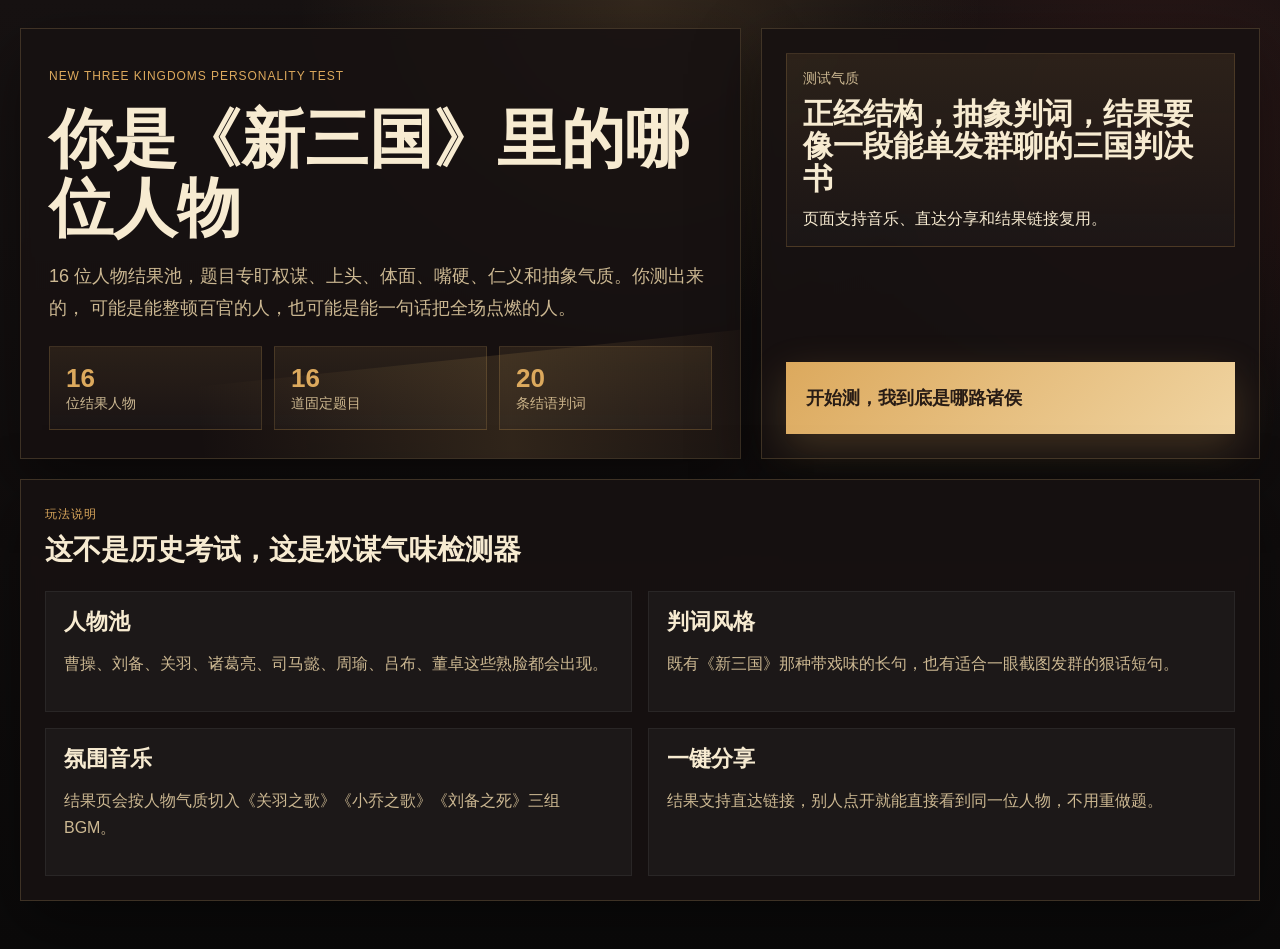
==== docs/sanguo/index.html @ 64124a44 "Add files via upload" ====
<!DOCTYPE html>
<html lang="zh-CN">
  <head>
    <meta charset="UTF-8" />
    <meta name="viewport" content="width=device-width, initial-scale=1.0" />
    <title>你是《新三国》里的哪位人物</title>
    <meta
      name="description"
      content="16位《新三国》人物，20条结语，一页测出你更像谁。"
    />
    <link rel="stylesheet" href="./styles.css" />
  </head>
  <body>
    <div class="page-shell">
      <header class="hero-banner">
        <div class="hero-copy">
          <p class="eyebrow">New Three Kingdoms Personality Test</p>
          <h1>你是《新三国》里的哪位人物</h1>
          <p class="lede">
            16 位人物结果池，题目专盯权谋、上头、体面、嘴硬、仁义和抽象气质。你测出来的，
            可能是能整顿百官的人，也可能是能一句话把全场点燃的人。
          </p>
          <div class="stats-row">
            <div>
              <strong>16</strong>
              <span>位结果人物</span>
            </div>
            <div>
              <strong>16</strong>
              <span>道固定题目</span>
            </div>
            <div>
              <strong>20</strong>
              <span>条结语判词</span>
            </div>
          </div>
        </div>
        <div class="hero-panel">
          <div class="hero-card accent-card">
            <p>测试气质</p>
            <h2>正经结构，抽象判词，结果要像一段能单发群聊的三国判决书</h2>
            <span>页面支持音乐、直达分享和结果链接复用。</span>
          </div>
          <button id="startButton" class="start-button">开始测，我到底是哪路诸侯</button>
        </div>
      </header>

      <main class="content-grid">
        <section id="introPanel" class="panel intro-panel">
          <div class="panel-head">
            <span>玩法说明</span>
            <strong>这不是历史考试，这是权谋气味检测器</strong>
          </div>
          <div class="feature-grid">
            <article>
              <h3>人物池</h3>
              <p>曹操、刘备、关羽、诸葛亮、司马懿、周瑜、吕布、董卓这些熟脸都会出现。</p>
            </article>
            <article>
              <h3>判词风格</h3>
              <p>既有《新三国》那种带戏味的长句，也有适合一眼截图发群的狠话短句。</p>
            </article>
            <article>
              <h3>氛围音乐</h3>
              <p>结果页会按人物气质切入《关羽之歌》《小乔之歌》《刘备之死》三组 BGM。</p>
            </article>
            <article>
              <h3>一键分享</h3>
              <p>结果支持直达链接，别人点开就能直接看到同一位人物，不用重做题。</p>
            </article>
          </div>
        </section>

        <section id="quizPanel" class="panel quiz-panel hidden">
          <div class="progress-wrap">
            <div class="progress-copy">
              <span id="questionTag">第 1 题 / 共 16 题</span>
              <strong id="questionCategory">朝堂气味</strong>
            </div>
            <div class="progress-bar">
              <div id="progressFill"></div>
            </div>
          </div>
          <h2 id="questionTitle" class="question-title"></h2>
          <div id="optionsContainer" class="options-grid"></div>
        </section>

        <section id="resultPanel" class="panel result-panel hidden">
          <div class="result-topline">
            <span id="resultMood">结果人物</span>
            <button id="restartButton" class="ghost-button">再测一次</button>
          </div>
          <div class="result-layout">
            <div class="result-portrait">
              <img id="heroImage" alt="测试结果人物头像" />
            </div>
            <div class="result-copy">
              <p id="heroFaction" class="faction-line"></p>
              <h2 id="heroName"></h2>
              <p id="heroTitle" class="result-title"></p>
              <p id="heroSummary" class="result-summary"></p>
              <div id="heroTags" class="tag-row"></div>
              <div class="result-notes">
                <article>
                  <span>你的处事风格</span>
                  <p id="heroBattleStyle"></p>
                </article>
                <article>
                  <span>旁人对你的看法</span>
                  <p id="heroFriendView"></p>
                </article>
                <article>
                  <span>你最容易在哪翻车</span>
                  <p id="heroMeltdown"></p>
                </article>
              </div>
              <div class="music-box">
                <div>
                  <span>本局 BGM</span>
                  <strong id="musicLabel"></strong>
                </div>
                <div class="music-actions">
                  <button id="musicToggle" class="ghost-button">播放音乐</button>
                </div>
              </div>
              <div class="share-box">
                <div>
                  <span>一键分享</span>
                  <strong id="shareTitle">把这份判词甩给同好</strong>
                  <p id="shareHint" class="share-hint">链接会直达当前人物结果页。</p>
                </div>
                <div class="share-actions">
                  <button id="nativeShareButton" class="ghost-button">系统分享</button>
                  <button id="copyShareButton" class="ghost-button">复制链接</button>
                </div>
              </div>
              <blockquote id="heroQuote" class="quote-box"></blockquote>
            </div>
          </div>
        </section>
      </main>
    </div>

    <audio id="resultAudio" preload="auto"></audio>
    <script src="./data.js"></script>
    <script src="./app.js"></script>
  </body>
  </html>
---- docs/sanguo/styles.css ----
:root {
  --bg: #131111;
  --bg-soft: #221818;
  --panel: rgba(23, 18, 18, 0.88);
  --line: rgba(223, 186, 122, 0.2);
  --text: #f7ebd1;
  --muted: #ccb892;
  --gold: #dca95d;
  --red: #9b342f;
  --jade: #50695b;
  --shadow: 0 24px 64px rgba(0, 0, 0, 0.42);
  --serif: "STKaiti", "KaiTi", "Georgia", serif;
  --sans: "Trebuchet MS", "Segoe UI", "Microsoft YaHei", sans-serif;
}

* {
  box-sizing: border-box;
}

body {
  margin: 0;
  min-height: 100vh;
  color: var(--text);
  font-family: var(--sans);
  background:
    radial-gradient(circle at top, rgba(220, 169, 93, 0.15), transparent 30%),
    radial-gradient(circle at 90% 15%, rgba(155, 52, 47, 0.18), transparent 22%),
    linear-gradient(180deg, #171212 0%, #100d0d 58%, #0b0a0a 100%);
}

img {
  display: block;
  max-width: 100%;
}

button {
  border: 0;
  font: inherit;
  cursor: pointer;
}

.hidden {
  display: none !important;
}

.page-shell {
  width: min(1240px, calc(100vw - 32px));
  margin: 0 auto;
  padding: 28px 0 48px;
}

.hero-banner {
  display: grid;
  grid-template-columns: 1.3fr 0.9fr;
  gap: 20px;
}

.hero-copy,
.hero-panel,
.panel {
  border: 1px solid var(--line);
  background: var(--panel);
  box-shadow: var(--shadow);
  backdrop-filter: blur(6px);
}

.hero-copy {
  padding: 28px;
  position: relative;
  overflow: hidden;
}

.hero-copy::after {
  content: "";
  position: absolute;
  inset: auto -12% -20% 25%;
  height: 190px;
  background: linear-gradient(90deg, rgba(220, 169, 93, 0), rgba(220, 169, 93, 0.14), rgba(220, 169, 93, 0));
  transform: rotate(-6deg);
}

.eyebrow,
.panel-head span,
.result-topline span,
.result-notes span,
.music-box span,
.share-box span {
  display: inline-block;
  color: var(--gold);
  letter-spacing: 0.08em;
  text-transform: uppercase;
  font-size: 12px;
}

h1,
h2,
h3 {
  margin: 0;
  font-family: var(--serif);
  line-height: 1.08;
}

h1 {
  margin-top: 10px;
  font-size: clamp(36px, 5vw, 66px);
}

.lede {
  margin: 18px 0 22px;
  max-width: 760px;
  color: var(--muted);
  font-size: 18px;
  line-height: 1.75;
}

.stats-row {
  display: grid;
  grid-template-columns: repeat(3, 1fr);
  gap: 12px;
}

.stats-row div,
.accent-card {
  background: linear-gradient(180deg, rgba(220, 169, 93, 0.1), rgba(255, 255, 255, 0.02));
  border: 1px solid rgba(220, 169, 93, 0.18);
  padding: 16px;
}

.stats-row strong {
  display: block;
  font-size: 26px;
  color: var(--gold);
}

.stats-row span {
  color: var(--muted);
  font-size: 14px;
}

.hero-panel {
  display: flex;
  flex-direction: column;
  justify-content: space-between;
  padding: 24px;
  gap: 16px;
}

.accent-card p,
.accent-card span {
  margin: 0;
}

.accent-card p {
  color: var(--muted);
  font-size: 14px;
}

.accent-card h2 {
  margin: 10px 0 14px;
  font-size: 30px;
}

.start-button,
.option-button {
  background: linear-gradient(135deg, var(--gold), #f0d4a1);
  color: #281c15;
  padding: 18px 20px;
  min-height: 72px;
  text-align: left;
  transition: transform 180ms ease;
  box-shadow: 0 14px 40px rgba(220, 169, 93, 0.22);
}

.start-button {
  font-size: 18px;
  font-weight: 700;
}

.start-button:hover,
.option-button:hover,
.ghost-button:hover {
  transform: translateY(-2px);
}

.content-grid {
  margin-top: 20px;
  display: grid;
  gap: 20px;
}

.panel {
  padding: 24px;
}

.panel-head strong {
  display: block;
  margin-top: 8px;
  font-size: 28px;
}

.feature-grid {
  margin-top: 22px;
  display: grid;
  grid-template-columns: repeat(2, minmax(0, 1fr));
  gap: 16px;
}

.feature-grid article,
.result-notes article {
  padding: 18px;
  background: rgba(255, 255, 255, 0.03);
  border: 1px solid rgba(255, 255, 255, 0.06);
}

.feature-grid h3 {
  font-size: 22px;
  margin-bottom: 10px;
}

.feature-grid p,
.result-notes p,
.result-summary,
.quote-box,
.music-box,
.share-hint,
.faction-line,
.result-title {
  color: var(--muted);
  line-height: 1.7;
}

.progress-wrap {
  display: grid;
  gap: 12px;
}

.progress-copy {
  display: flex;
  justify-content: space-between;
  gap: 12px;
  color: var(--muted);
}

.progress-bar {
  width: 100%;
  height: 10px;
  background: rgba(255, 255, 255, 0.08);
}

#progressFill {
  width: 0;
  height: 100%;
  background: linear-gradient(90deg, var(--red), var(--gold));
  transition: width 220ms ease;
}

.question-title {
  margin: 28px 0 20px;
  font-size: clamp(30px, 4vw, 46px);
}

.options-grid {
  display: grid;
  grid-template-columns: repeat(2, minmax(0, 1fr));
  gap: 14px;
}

.option-button {
  display: grid;
  gap: 6px;
}

.option-button strong {
  font-size: 18px;
}

.option-button span {
  font-size: 14px;
  color: rgba(40, 28, 21, 0.82);
}

.result-topline {
  display: flex;
  justify-content: space-between;
  gap: 16px;
  align-items: center;
}

.result-layout {
  margin-top: 20px;
  display: grid;
  grid-template-columns: 320px 1fr;
  gap: 24px;
}

.result-portrait {
  padding: 14px;
  background: linear-gradient(180deg, rgba(220, 169, 93, 0.18), rgba(255, 255, 255, 0.04));
  border: 1px solid rgba(220, 169, 93, 0.18);
}

.result-portrait img {
  width: 100%;
  aspect-ratio: 4 / 5;
  object-fit: cover;
  background: #171313;
}

.faction-line {
  margin: 0;
  font-size: 13px;
  text-transform: uppercase;
  letter-spacing: 0.08em;
}

.result-copy h2 {
  margin-top: 8px;
  font-size: clamp(34px, 4vw, 56px);
}

.result-title {
  margin: 8px 0 14px;
  font-size: 18px;
}

.tag-row {
  display: flex;
  flex-wrap: wrap;
  gap: 8px;
  margin: 18px 0 22px;
}

.tag-row span {
  padding: 8px 12px;
  border: 1px solid rgba(220, 169, 93, 0.16);
  background: rgba(220, 169, 93, 0.08);
  color: var(--text);
  font-size: 13px;
}

.result-notes {
  display: grid;
  grid-template-columns: repeat(3, minmax(0, 1fr));
  gap: 12px;
}

.music-box,
.share-box {
  margin-top: 18px;
  padding: 16px 18px;
  display: flex;
  justify-content: space-between;
  gap: 18px;
  align-items: center;
}

.music-box {
  background: rgba(80, 105, 91, 0.12);
  border: 1px solid rgba(80, 105, 91, 0.2);
}

.share-box {
  margin-top: 14px;
  background: rgba(220, 169, 93, 0.08);
  border: 1px solid rgba(220, 169, 93, 0.18);
}

.share-hint {
  margin: 8px 0 0;
}

.share-actions,
.music-actions {
  display: flex;
  gap: 10px;
}

.ghost-button {
  padding: 12px 16px;
  color: var(--text);
  background: rgba(255, 255, 255, 0.06);
  border: 1px solid rgba(255, 255, 255, 0.08);
}

.quote-box {
  margin: 18px 0 0;
  padding: 18px;
  border-left: 3px solid var(--gold);
  background: rgba(255, 255, 255, 0.04);
}

@media (max-width: 980px) {
  .hero-banner,
  .result-layout,
  .result-notes,
  .feature-grid,
  .options-grid {
    grid-template-columns: 1fr;
  }

  .stats-row {
    grid-template-columns: 1fr;
  }
}

@media (max-width: 640px) {
  .page-shell {
    width: min(100vw - 18px, 100%);
    padding-top: 12px;
  }

  .hero-copy,
  .hero-panel,
  .panel {
    padding: 18px;
  }

  .progress-copy,
  .music-box,
  .share-box,
  .result-topline {
    display: grid;
  }

  .share-actions,
  .music-actions {
    grid-template-columns: 1fr;
  }
}
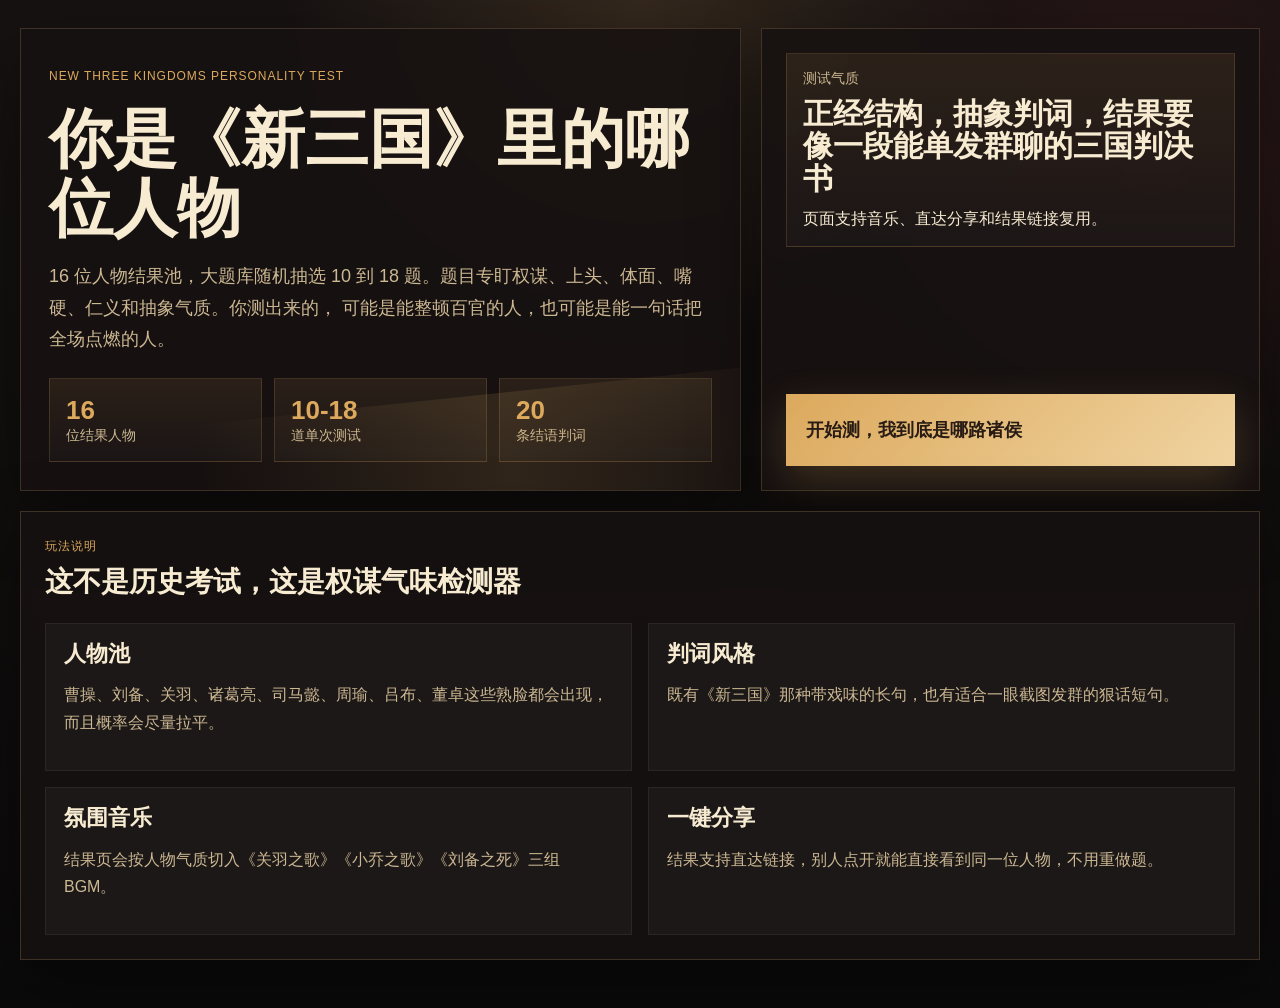
==== commit e6fa0775: "Add files via upload" ====
--- a/docs/sanguo/index.html
+++ b/docs/sanguo/index.html
@@ -17,7 +17,7 @@
           <p class="eyebrow">New Three Kingdoms Personality Test</p>
           <h1>你是《新三国》里的哪位人物</h1>
           <p class="lede">
-            16 位人物结果池，题目专盯权谋、上头、体面、嘴硬、仁义和抽象气质。你测出来的，
+            16 位人物结果池，大题库随机抽选 10 到 18 题。题目专盯权谋、上头、体面、嘴硬、仁义和抽象气质。你测出来的，
             可能是能整顿百官的人，也可能是能一句话把全场点燃的人。
           </p>
           <div class="stats-row">
@@ -26,8 +26,8 @@
               <span>位结果人物</span>
             </div>
             <div>
-              <strong>16</strong>
-              <span>道固定题目</span>
+              <strong>10-18</strong>
+              <span>道单次测试</span>
             </div>
             <div>
               <strong>20</strong>
@@ -54,7 +54,7 @@
           <div class="feature-grid">
             <article>
               <h3>人物池</h3>
-              <p>曹操、刘备、关羽、诸葛亮、司马懿、周瑜、吕布、董卓这些熟脸都会出现。</p>
+              <p>曹操、刘备、关羽、诸葛亮、司马懿、周瑜、吕布、董卓这些熟脸都会出现，而且概率会尽量拉平。</p>
             </article>
             <article>
               <h3>判词风格</h3>
